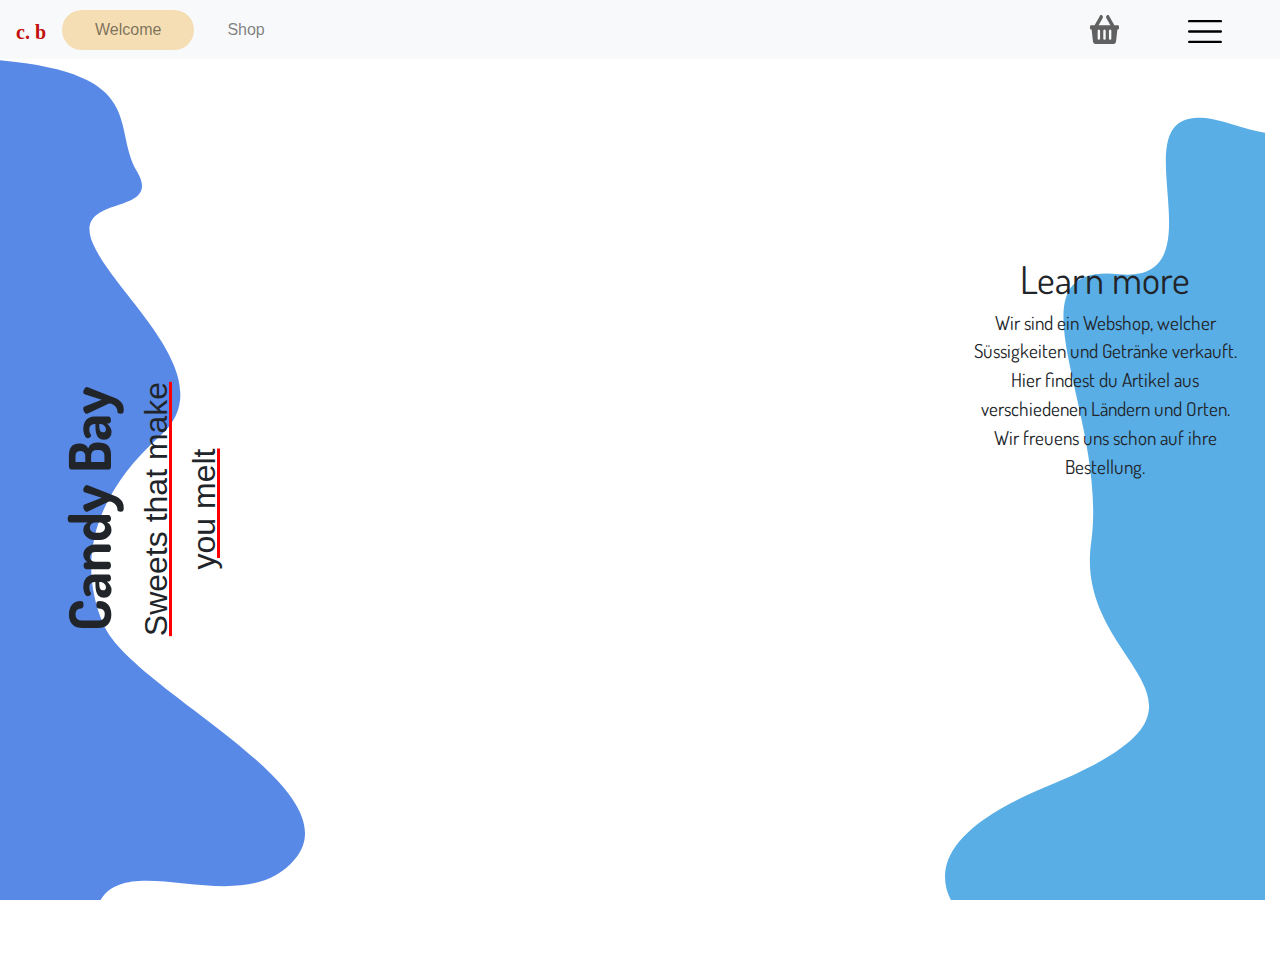
==== ClientSide/index.html @ 84cc0266 "-" ====
<!DOCTYPE html>
<html lang="en">

<head>
    <meta charset="UTF-8">
    <meta http-equiv="X-UA-Compatible" content="IE=edge">
    <meta name="viewport" content="width=device-width, initial-scale=1.0">
    <link rel="stylesheet" href="https://stackpath.bootstrapcdn.com/bootstrap/4.3.1/css/bootstrap.min.css" integrity="sha384-ggOyR0iXCbMQv3Xipma34MD+dH/1fQ784/j6cY/iJTQUOhcWr7x9JvoRxT2MZw1T" crossorigin="anonymous">
    <link rel="stylesheet" href="stylesheet.css" >
    <link rel="preconnect" href="https://fonts.googleapis.com">
    <link rel="preconnect" href="https://fonts.gstatic.com" crossorigin>
    <link href="https://fonts.googleapis.com/css2?family=Dosis:wght@300;400;600&display=swap" rel="stylesheet">
    <script type="text/javascript" src="https://ajax.googleapis.com/ajax/libs/jquery/3.2.1/jquery.min.js"></script>
    <title>Welcome</title>

    <script>
        $(document).ready(function() {
            $("#navbarDropdown").click(function() {
                $(".dropdown-menu").toggle();
            })
        });
    </script>

</head>

<body>
    <header>
        <nav class="navbar navbar-expand-sm navbar-light bg-light">
            <a class="navbar-brand" href="index.html">
                <img src="Pictures/c. b..svg" width="30" height="30" alt="">
            </a>

            <div class="collapse navbar-collapse width">
                <ul class="navbar-nav mr-auto">
                    <li class="nav-item nav-item2 btn-hovereffect rounded-pill active-btn"><a class="nav-link" href="index.html">Welcome</a></li>
                    <li class="nav-item nav-item2 btn-hovereffect rounded-pill"><a class="nav-link" href="phpscripts/index.php">Shop</a>
                    </li>
                </ul>
                <ul class="navbar-nav ml-auto icon-resize">
                    <li class="dropdown nav-item nav-item2" style="margin-top: 7px;">
                        <a href="phpscripts/index.php"><img src="Pictures/Icon awesome-shopping-basket.svg" alt="" style="max-width: 80%; max-height:80%"></a>
                    </li>
                    <li class="nav-item dropdown nav-item2" style="margin-top: 4px;">
                        <a class="nav-link" href="#" id="navbarDropdown" role="button" aria-haspopup="true" aria-expanded="false">
                            <img src="Pictures/Icon feather-menu.svg" alt="" style="max-width: 80%; max-height:80%">
                        </a>
                        <div class="dropdown-menu dropdown-menu-right" aria-labelledby="navbarDropdown">
                            <a class="dropdown-item" href="index.html">Welcome</a>
                            <a class="dropdown-item" href="phpscripts/index.php">Shop</a>
                        </div>
                    </li>
                </ul>
            </div>
        </nav>
    </header>

    <main class="row" style="width: 100vw; height: 80vh;">
        <div class="col-3" id="index-left-img">
            <div id="index-left-logo">
                <p style="text-align: center;">
                    <span id="index-left-logo-CandyBay"><b>Candy Bay</b></span>
                    <br>
                    <span id="index-left-logo-subtext">Sweets that make you melt</span>
                </p>
            </div>
        </div>

        <div class="col-6" id="index-main">
            <img src="Pictures/smiley.png" alt="" id="index-main-img">
        </div>

        <div class="col-3" id="index-right-backimg">
            <div id="index-right-textblock">
                <p style="text-align:center;">
                    <span id="index-right-textblock-title">Learn more</span>
                    <br>
                    <span id="index-right-textblock-text">
                        Wir sind ein Webshop, welcher Süssigkeiten und Getränke verkauft. <br>
                        Hier findest du Artikel aus verschiedenen Ländern und Orten. <br>
                        Wir freuens uns schon auf ihre Bestellung.
                    </span>
                </p>
            </div>
        </div>
    </main>
</body>


</html>
---- ClientSide/stylesheet.css ----
html,
body {
    height: 100%;
    width: 100%;
    padding: 0;
    margin: 0;
    overflow: hidden !important;
}

.nav-item2 {
    padding-left: 25px;
    padding-right: 25px;
}

.width {
    width: 100%;
}

.btn-hovereffect:hover {
    background-color: lightgray;
    transition: 500ms;
}

.icon-resize {
    font-size: 0.5rem !important;
}

.active-btn {
    background-color: wheat !important;
}

#index-img-smiley {
    max-width: 100%;
    max-height: 100%;
}

#index-main {
    display: flex;
    justify-content: center;
    align-items: center;
    text-align: center;
}

#index-main-img {
    height: 70vh;
}

#index-right-backimg {
    background-image: url(Pictures/Pfad_7.svg);
    --offset: var(--space);
    position: sticky;
    top: var(--offset);
    background-repeat: no-repeat;
    background-size: cover;
}

#index-right-textblock {
    display: flex;
    height: 70vh;
    justify-content: center;
    align-items: center;
}

#index-right-textblock-title {
    font-size: 3vw;
    font-family: 'Dosis', sans-serif;
}

#index-right-textblock-text {
    font-size: 1.5vw;
    font-family: 'Dosis', Sans-serif;
}

#index-left-img {
    background-image: url(Pictures/Pfad_8.svg);
    --offset: var(--space);
    position: sticky;
    top: var(--offset);
    background-repeat: no-repeat;
    background-size: cover;
}

#index-left-logo {
    display: flex;
    height: 100vh;
    justify-content: center;
    align-items: center;
    transform: rotate(-90deg);
    font-family: 'Dosis', Sans-serif;
    weight: normal;
}

#index-left-logo-CandyBay {
    font-size: 4.5vw;
    font-family: 'Dosis', sans-serif;
    weight: bold;
}

#index-left-logo-subtext {
    font-size: 2.5vw;
    font-family: 'Trebuchet MS', 'Lucida Sans Unicode', 'Lucida Grande', 'Lucida Sans', Arial, sans-serif;
    text-decoration: underline;
    text-decoration-color: red;
}

#thankyou-text {
    font-family: 'Courier New', Courier, monospace;
    font-size: 100px;
}
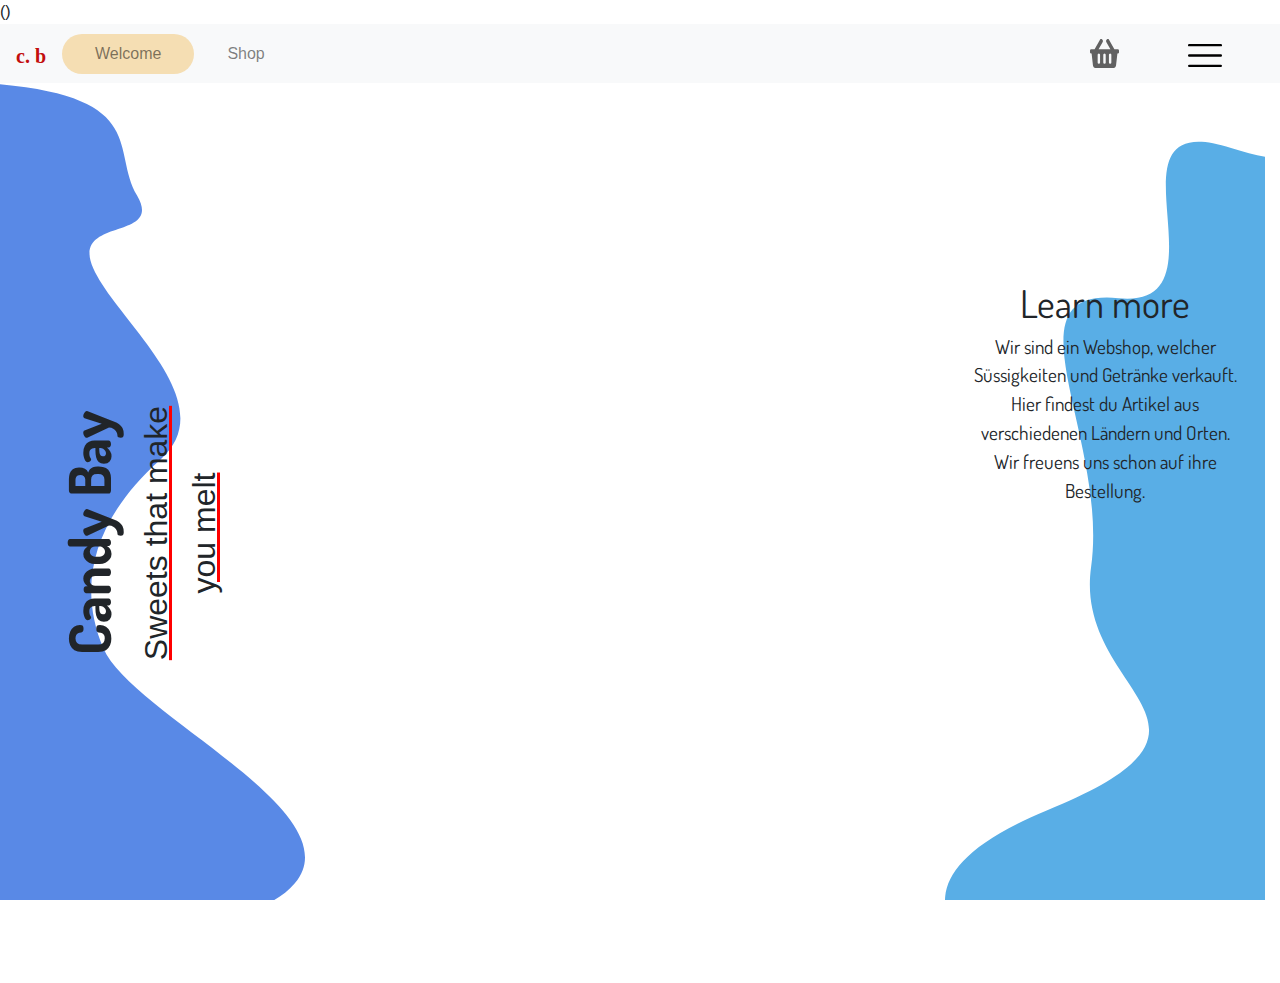
==== commit 79d0ee05: "Update index.html" ====
--- a/ClientSide/index.html
+++ b/ClientSide/index.html
@@ -20,9 +20,8 @@
             })
         });
     </script>
-
-</head>
-
+<!--dsfölaskdjfa-->
+</head>()
 <body>
     <header>
         <nav class="navbar navbar-expand-sm navbar-light bg-light">
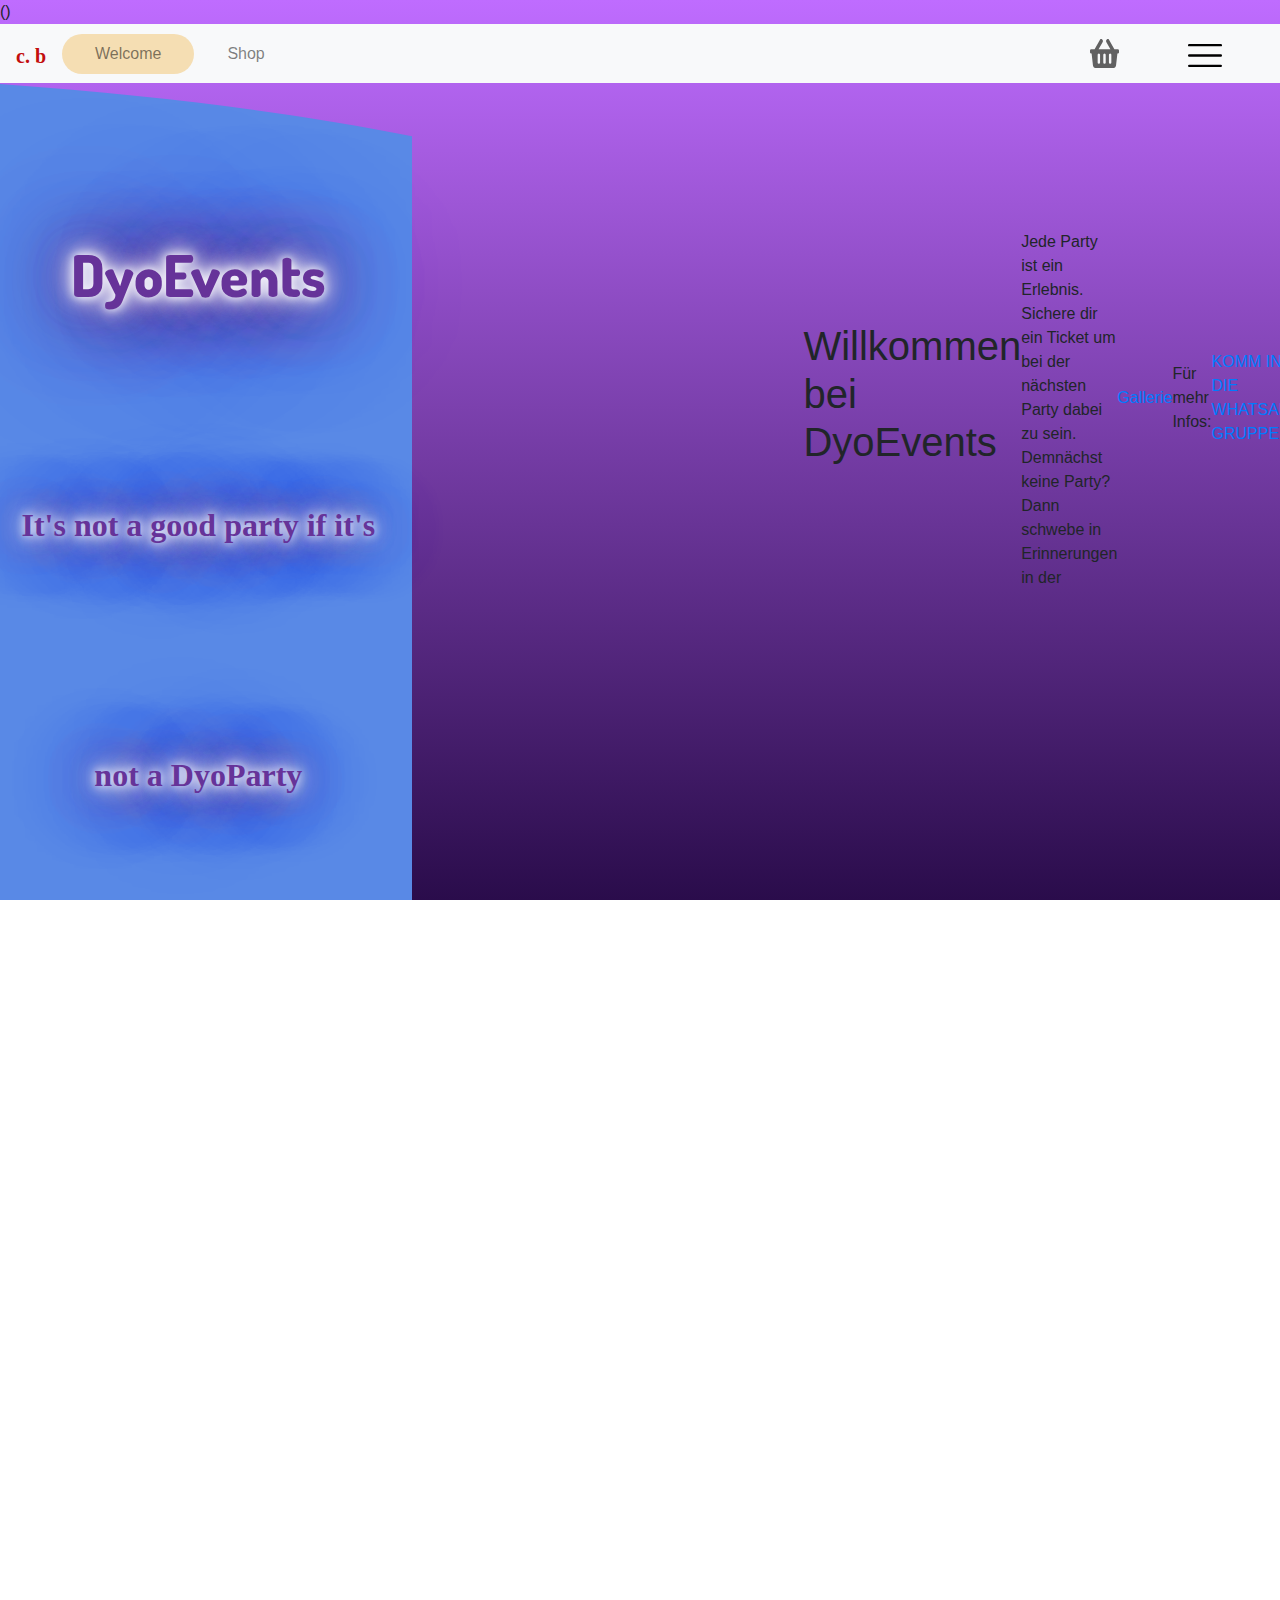
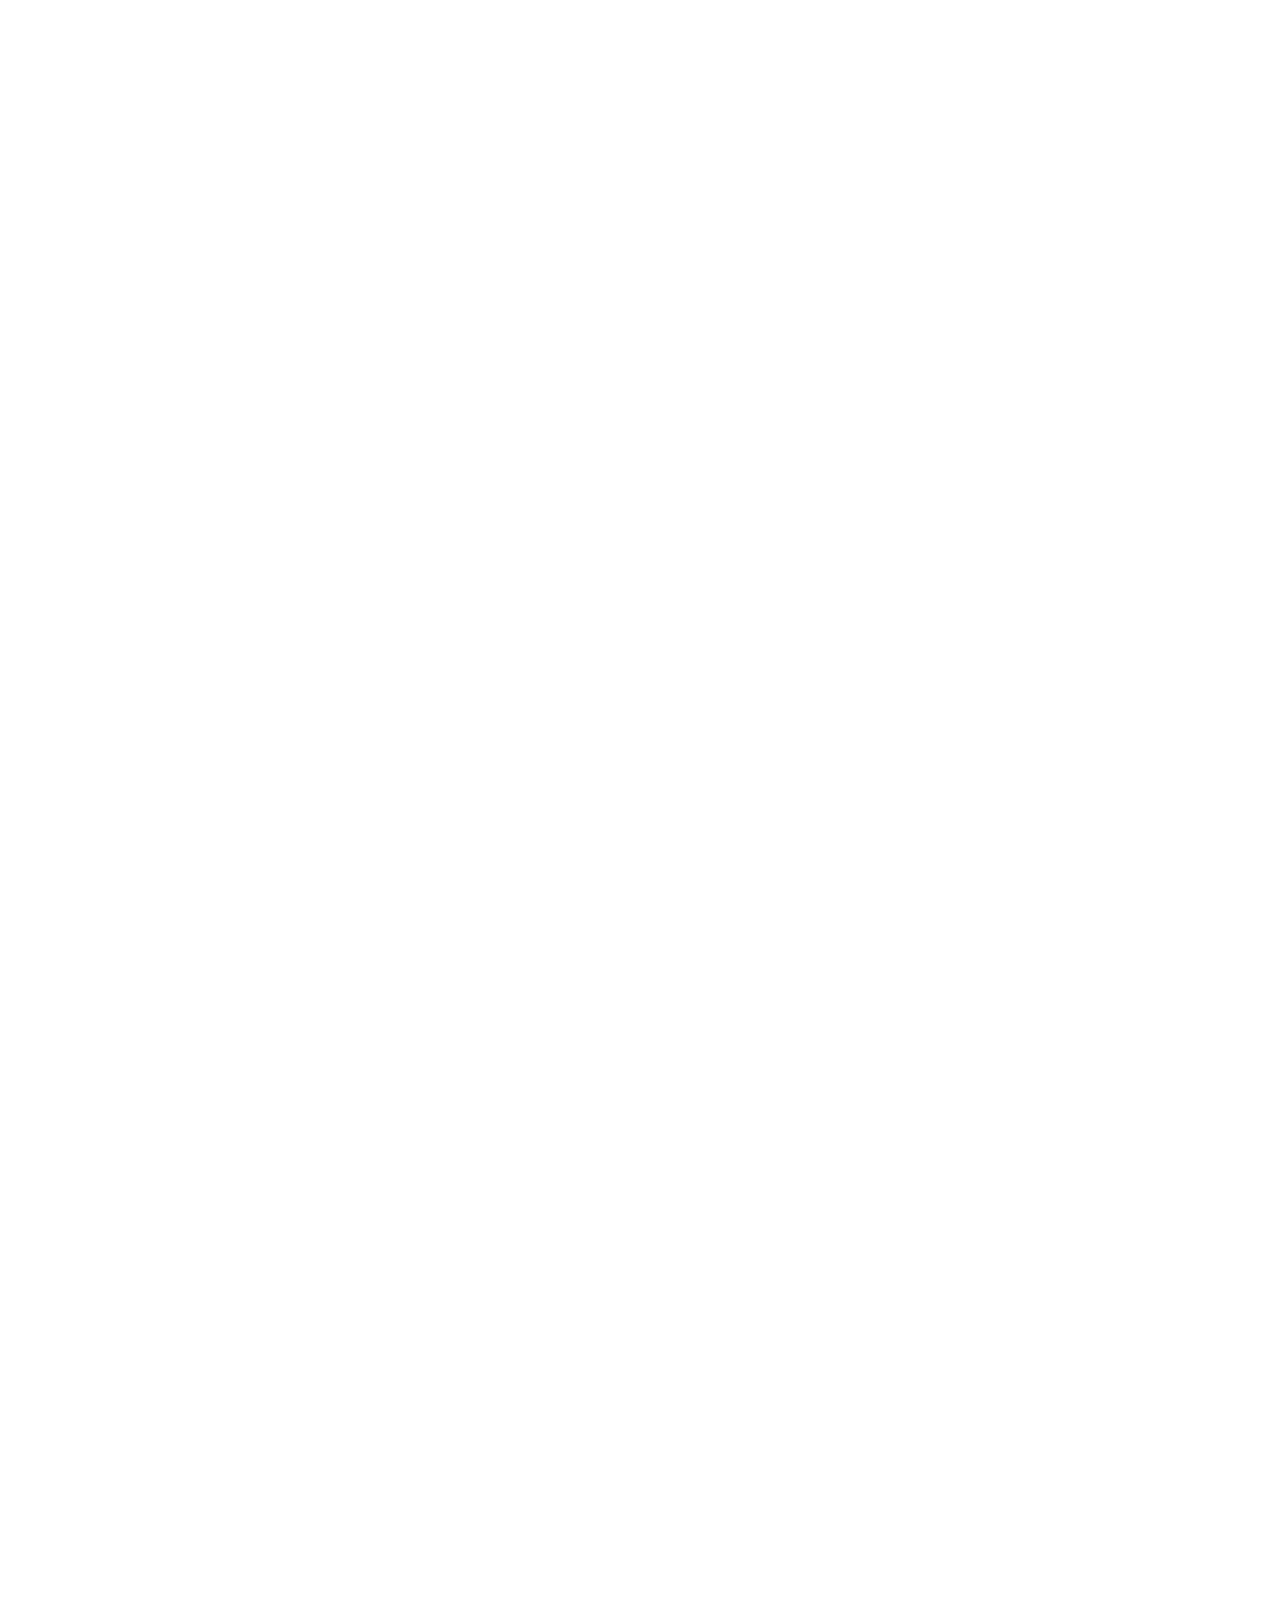
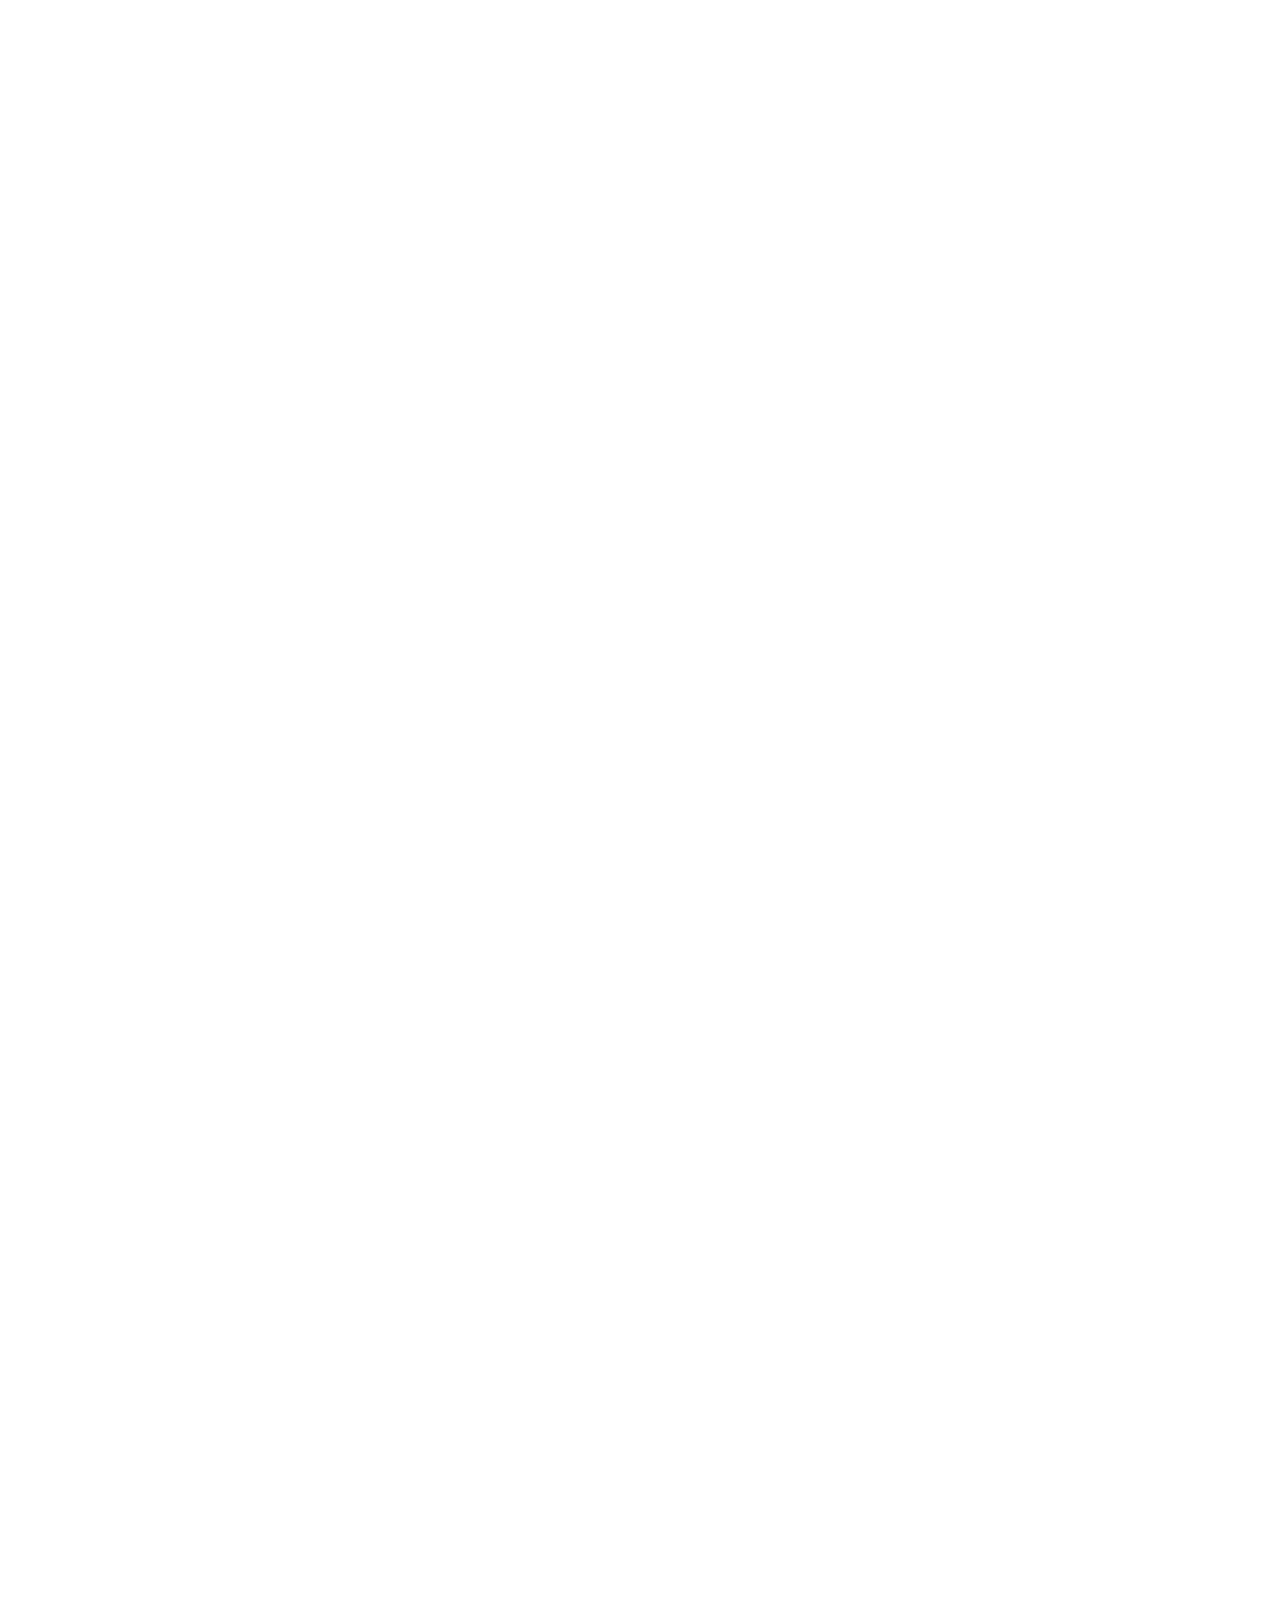
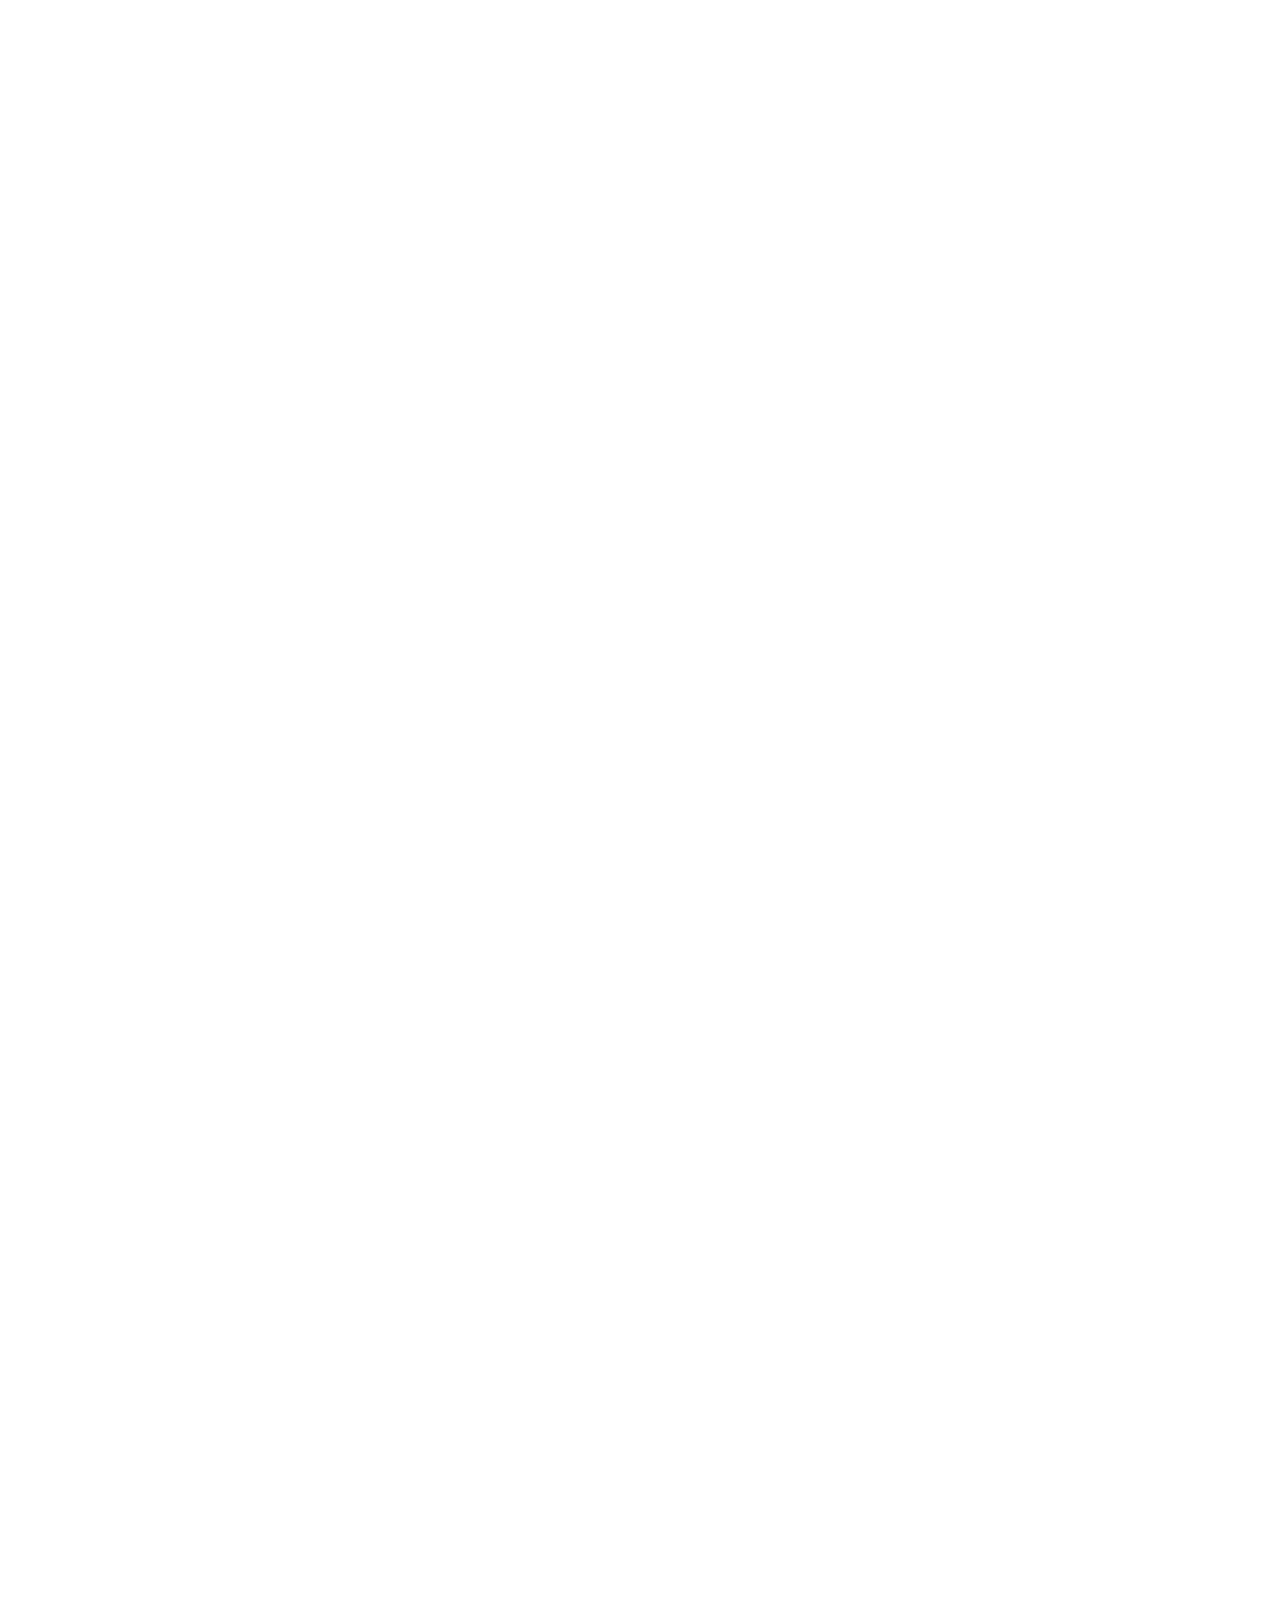
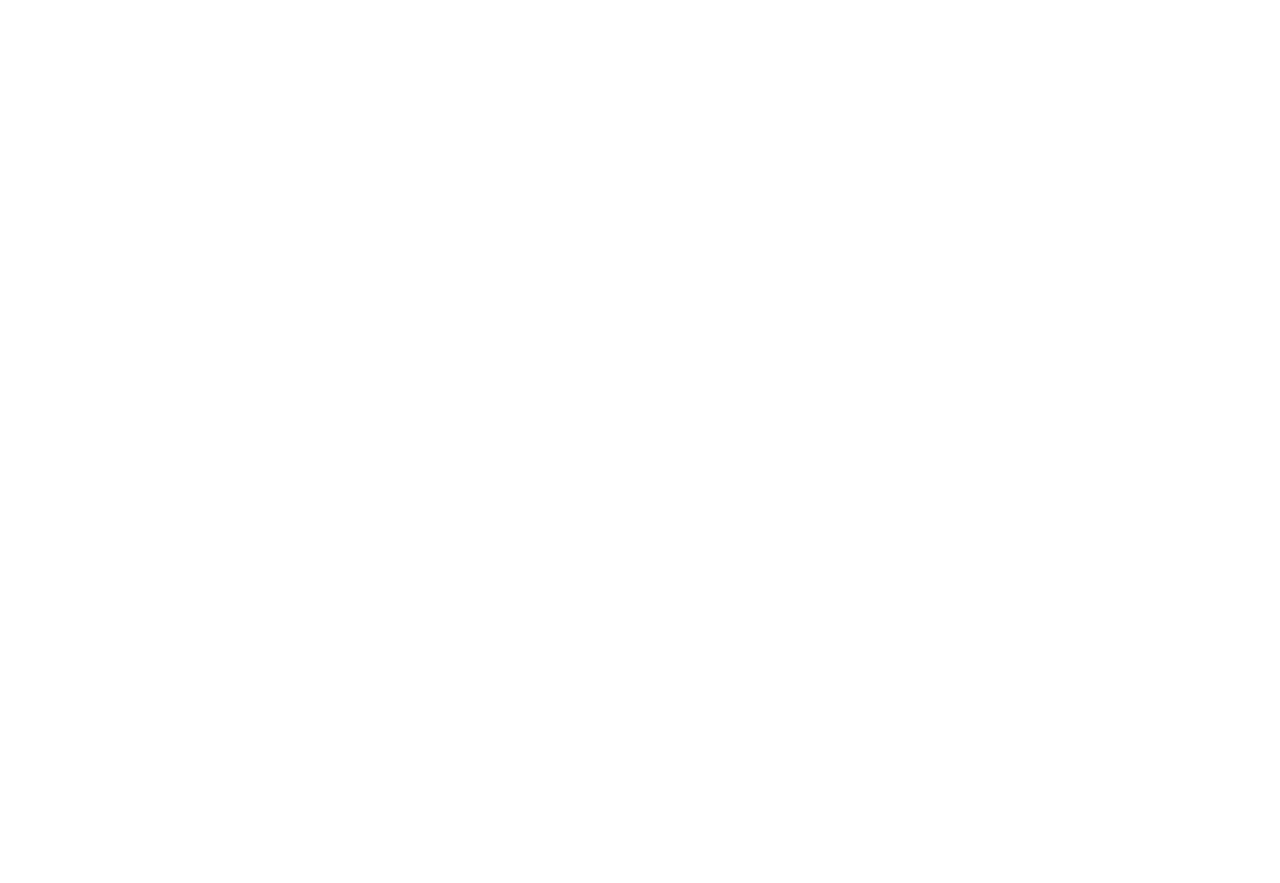
==== commit 83684a7a: "index.html" ====
--- a/ClientSide/index.html
+++ b/ClientSide/index.html
@@ -21,6 +21,9 @@
         });
     </script>
 <!--dsfölaskdjfa-->
+<!--Test-->
+<!--aklsöjdslökajdlkaöjsdlö-->
+<!--TestCool-->
 </head>()
 <body>
     <header>
@@ -53,30 +56,31 @@
         </nav>
     </header>
 
-    <main class="row" style="width: 100vw; height: 80vh;">
-        <div class="col-3" id="index-left-img">
+    <main class="row" style="width: 100vw; height: 800vh;">
+        <div class="col-md-4" id="index-left-img">
             <div id="index-left-logo">
                 <p style="text-align: center;">
-                    <span id="index-left-logo-CandyBay"><b>Candy Bay</b></span>
+                    <span id="index-left-logo-CandyBay"><b>DyoEvents</b></span>
                     <br>
-                    <span id="index-left-logo-subtext">Sweets that make you melt</span>
+                    <span id="index-left-logo-subtext">It's not a good party if it's not a DyoParty</span>
                 </p>
             </div>
         </div>
-
-        <div class="col-6" id="index-main">
+        <br>
+        <div class="col-md-4"  id="index-main">
             <img src="Pictures/smiley.png" alt="" id="index-main-img">
         </div>
-
-        <div class="col-3" id="index-right-backimg">
+        <br>
+        <div class="col-md-4" id="index-right-backimg">
             <div id="index-right-textblock">
                 <p style="text-align:center;">
-                    <span id="index-right-textblock-title">Learn more</span>
+                    
                     <br>
                     <span id="index-right-textblock-text">
-                        Wir sind ein Webshop, welcher Süssigkeiten und Getränke verkauft. <br>
-                        Hier findest du Artikel aus verschiedenen Ländern und Orten. <br>
-                        Wir freuens uns schon auf ihre Bestellung.
+                        <h1>Willkommen bei DyoEvents</h1> <br>
+                        Jede Party ist ein Erlebnis. Sichere dir ein Ticket um bei der nächsten Party dabei zu sein.<br>
+                        Demnächst keine Party? Dann schwebe in Erinnerungen in der <a href="gallerie.html">Gallerie</a>
+                        Für mehr Infos: <a href="https://chat.whatsapp.com/CoG6rfLFqCa0LwHg7K5Doy">KOMM IN DIE WHATSAPP GRUPPE</a>
                     </span>
                 </p>
             </div>
--- a/ClientSide/stylesheet.css
+++ b/ClientSide/stylesheet.css
@@ -4,6 +4,8 @@
     width: 100%;
     padding: 0;
     margin: 0;
+    background: rgb(42, 12, 75);
+    background: linear-gradient(0deg, rgba(42, 12, 75, 1) 0%, rgba(191, 108, 255, 1) 100%);
     overflow: hidden !important;
 }
 
@@ -67,6 +69,7 @@
 }
 
 #index-right-textblock-text {
+    
     font-size: 1.5vw;
     font-family: 'Dosis', Sans-serif;
 }
@@ -85,25 +88,37 @@
     height: 100vh;
     justify-content: center;
     align-items: center;
-    transform: rotate(-90deg);
     font-family: 'Dosis', Sans-serif;
     weight: normal;
 }
 
 #index-left-logo-CandyBay {
     font-size: 4.5vw;
+  color: #9b34ff;
+  text-align: center;
+  
+  top: 0;right: 0;color: #cccccc;
+  color: #cccccc; text-decoration:none; font-weight:normal;
+  font-family: Verdana;color: #663399; font-weight: bold; text-shadow:0 0 10px #ffffff, 0 0 20px #ffffff, 0 0 30px #ffffff, 0 0 40px #663399,0 0 70px #663399,0 0 80px #663399,0 0 100px #663399,0 0 170px #663399;text-align:center; line-height:250px;
+
+    
     font-family: 'Dosis', sans-serif;
     weight: bold;
 }
 
 #index-left-logo-subtext {
+    
+    font-family: 'Trebuchet MS', 'Lucida Sans Unicode', 'Lucida Grande', 'Lucida Sans', Arial, sans-serif;
     font-size: 2.5vw;
-    font-family: 'Trebuchet MS', 'Lucida Sans Unicode', 'Lucida Grande', 'Lucida Sans', Arial, sans-serif;
-    text-decoration: underline;
-    text-decoration-color: red;
+    
+    top: 0;right: 0;color: #cccccc;
+    color: #cccccc; text-decoration:none; font-weight:normal;
+    font-family: Verdana;color: #663399; font-weight: bold; text-shadow:0 0 10px #ffffff, 0 0 20px #ffffff, 0 0 30px #ffffff, 0 0 40px #663399,0 0 70px #663399,0 0 80px #663399,0 0 100px #663399,0 0 170px #663399;text-align:center; line-height:250px;
+
 }
+
 
 #thankyou-text {
     font-family: 'Courier New', Courier, monospace;
     font-size: 100px;
-}+}
